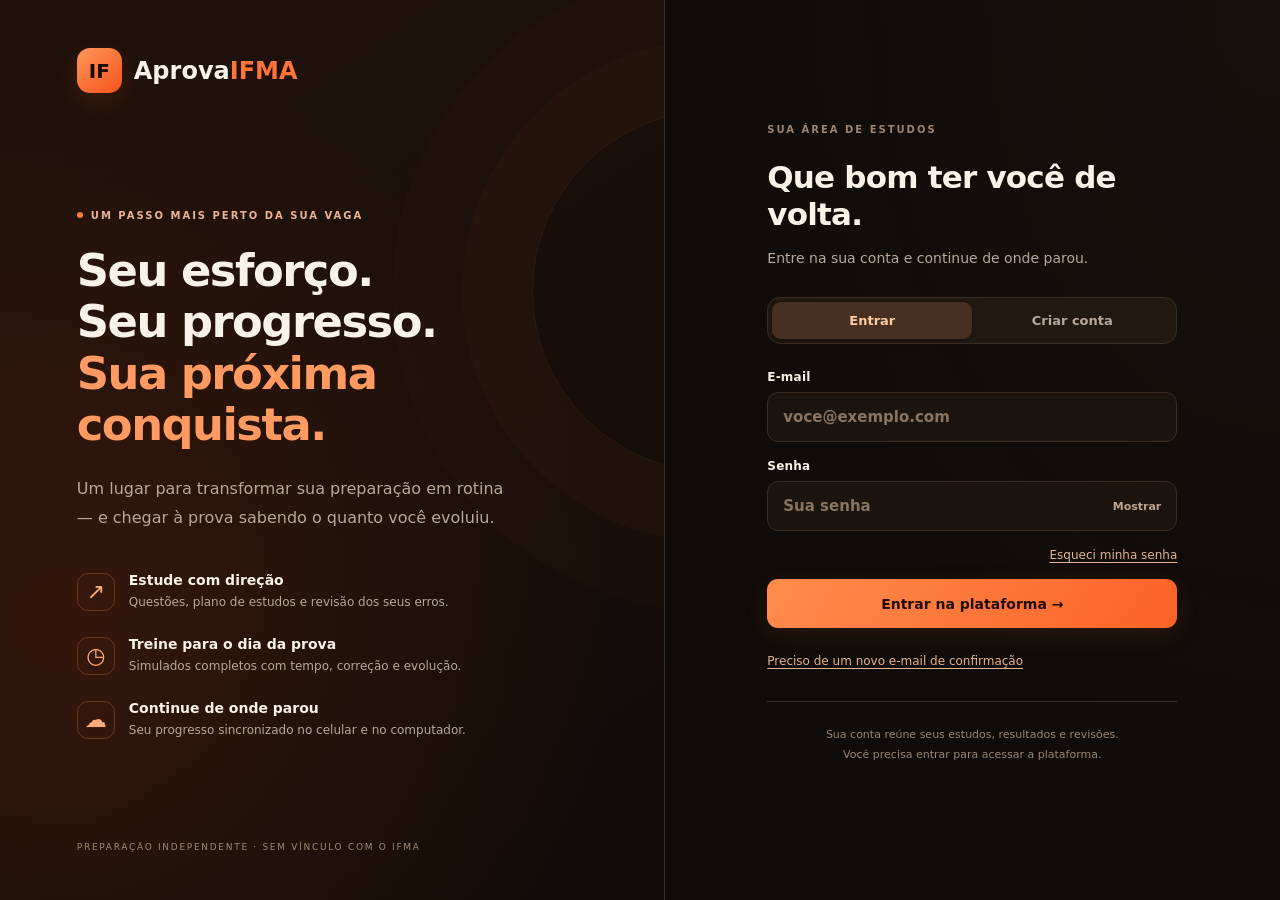
==== index.html @ 2b24b3da "feat: exige conta e adiciona nova entrada com confirmação de email" ====
<!DOCTYPE html><html lang="pt-BR" data-auth="checking"><head><meta name="referrer" content="no-referrer"><script src="auth-config.js?v=20261104-4"></script><script src="auth-session.js?v=20261104-4"></script><meta charset="utf-8"><meta name="viewport" content="width=device-width, initial-scale=1, viewport-fit=cover"><title>AprovaIFMA</title><meta name="theme-color" content="#070605"><meta name="mobile-web-app-capable" content="yes"><meta name="apple-mobile-web-app-capable" content="yes"><meta name="apple-mobile-web-app-title" content="IFMA Prep"><meta name="apple-mobile-web-app-status-bar-style" content="black-translucent"><meta name="description" content="Banco de questões e plano de estudos para a prova do IFMA"><link rel="manifest" href="manifest.webmanifest"><link rel="apple-touch-icon" href="icons/apple-touch-icon.png"><link rel="icon" type="image/svg+xml" href="data:image/svg+xml,<svg xmlns='http://www.w3.org/2000/svg' viewBox='0 0 64 64'><defs><linearGradient id='g' x1='0' y1='0' x2='1' y2='1'><stop offset='0' stop-color='%23ff7a3c'/><stop offset='1' stop-color='%23e8430f'/></linearGradient></defs><rect width='64' height='64' rx='16' fill='url(%23g)'/><text x='32' y='44' font-family='Arial,sans-serif' font-weight='900' font-size='32' text-anchor='middle' fill='white'>IF</text></svg>">
<style>
html[data-auth="checking"] #app,html[data-auth="checking"] #bn,html[data-auth="checking"] #thm,html[data-auth="checking"] #fcs{visibility:hidden}#auth-loading{position:fixed;inset:0;z-index:500;background:#100c09;color:#f9f2e9;display:grid;place-content:center;text-align:center;padding:24px;font:16px system-ui}#auth-loading strong{font-size:25px;color:#ff8b4d}#auth-loading button{padding:12px;margin:16px auto;background:#ff7438;border:0;border-radius:12px;color:#210c03;font:inherit;cursor:pointer}

:root{--bg:#070605;--pn:#0f0c0b;--p2:#181311;--br:#2b1f18;--g:#ff6a2b;--g2:#e8430f;--ok:#2ee27a;--tx:#f6ede7;--mu:#9b8a7f;--er:#ff4d4d;--r:16px;color-scheme:dark;box-sizing:border-box;padding-top:env(safe-area-inset-top,0px);padding-bottom:env(safe-area-inset-bottom,0px)}
@media (prefers-color-scheme:dark){:root:not([data-theme="light"]){color-scheme:dark}}
:root[data-theme="dark"]{color-scheme:dark}
html{scroll-padding-top:env(safe-area-inset-top,0px)}html,body{height:100%;margin:0}*,*:before,*:after{box-sizing:inherit}
body{background:var(--bg);color:var(--tx);font:15px/1.5 system-ui,-apple-system,"Segoe UI",Roboto,sans-serif}
#app{display:flex;height:100%}
.side{width:250px;flex:none;background:var(--pn);border-right:1px solid var(--br);display:flex;flex-direction:column;position:relative;transition:width .25s,transform .25s;padding:16px 12px}
.side.c{width:72px}.side.c .lb{display:none}
.tg{position:absolute;right:-14px;top:22px;width:28px;height:28px;border-radius:50%;border:0;background:var(--g);color:#1a0802;font-weight:800;cursor:pointer;z-index:5;box-shadow:0 0 14px #ff6a2b66}
.brand{display:flex;align-items:center;gap:10px;font-size:19px;padding:4px 8px 18px}.brand b{color:var(--g)}.logo{font-size:26px}
nav{display:flex;flex-direction:column;gap:6px;overflow-y:auto}
.ni{display:flex;align-items:center;gap:12px;border:0;background:none;color:var(--mu);font:inherit;padding:11px 12px;border-radius:14px;cursor:pointer;text-align:left;white-space:nowrap}
.ni:hover{background:var(--p2);color:var(--tx)}.ni.on{background:linear-gradient(135deg,var(--g),var(--g2));color:#1a0802;font-weight:700}.ic{font-size:18px;width:24px;text-align:center}
.foot{margin-top:auto;color:var(--mu);font-size:13px;padding:8px}
main{flex:1;min-width:0;overflow:auto;padding:22px 28px}
.top{display:flex;align-items:center;gap:12px;margin-bottom:16px}h1{margin:0;font-size:24px}h2,h3{margin:.4em 0}small,.mu{color:var(--mu)}
.hb{display:none}
.btn{border:1px solid var(--br);background:var(--p2);color:var(--tx);border-radius:12px;padding:9px 16px;cursor:pointer;font:inherit;transition:.15s}.btn:hover{border-color:var(--g)}
.btn.p{background:linear-gradient(135deg,var(--g),var(--g2));color:#1a0802;font-weight:700;border:0}.btn.p:hover{box-shadow:0 0 18px #ff6a2b66}
select,input{background:var(--p2);color:var(--tx);border:1px solid var(--br);border-radius:12px;padding:8px 12px;font:inherit;max-width:260px}
.fbar{display:flex;flex-wrap:wrap;gap:12px;align-items:end;margin-bottom:14px}.fbar label{display:flex;flex-direction:column;font-size:12px;color:var(--mu);gap:4px}.cnt{margin-left:auto;color:var(--g)}
.two{display:grid;grid-template-columns:330px 1fr;gap:16px;align-items:start}
.lst{max-height:calc(100vh - 210px);overflow:auto;background:var(--pn);border:1px solid var(--br);border-radius:var(--r);padding:8px}
.li{display:flex;gap:10px;padding:9px 12px;border-radius:12px;cursor:pointer}.li:hover{background:var(--p2)}.li.on{background:var(--p2);outline:1px solid var(--g)}.mk{color:var(--g);width:16px}
.dot{display:inline-block;width:8px;height:8px;border-radius:50%;background:var(--ok)}.dot.M{background:#ffc857}.dot.D{background:var(--er)}
.qc,.card2,.hero,.card{background:var(--pn);border:1px solid var(--br);border-radius:var(--r);padding:20px}
.qh{display:flex;gap:8px;flex-wrap:wrap;align-items:center}.tag{background:var(--p2);border-radius:999px;padding:3px 12px;font-size:12px}.tag.P{color:#7dd3fc}.tag.M{color:#ffc857}.tag.dF{color:var(--ok)}.tag.dD{color:var(--er)}
.ic2{margin-left:auto;background:none;border:0;color:#ffc857;font-size:22px;cursor:pointer}.tp{color:var(--g);margin:10px 0 6px;font-weight:600}
.en{white-space:pre-wrap;margin:8px 0 14px}.alt{display:flex;gap:12px;align-items:center;width:100%;text-align:left;background:var(--p2);border:1px solid var(--br);color:var(--tx);border-radius:14px;padding:11px 14px;margin:8px 0;cursor:pointer;font:inherit}
.alt b{flex:none;width:28px;height:28px;border-radius:50%;background:var(--bg);display:grid;place-items:center;color:var(--g)}.alt:hover{border-color:var(--g)}
.alt.sel{border-color:var(--g);box-shadow:0 0 0 2px #ff6a2b33}.alt.ok{background:#0f3a24;border-color:var(--ok)}.alt.bad{background:#3a1218;border-color:var(--er)}
.acts{display:flex;gap:8px;margin-top:12px;flex-wrap:wrap}.sp{flex:1}.okt{color:var(--ok)}.ert{color:var(--er)}
.pgi{max-width:100%;border-radius:12px;margin-top:12px;background:#fff}
.hero{background:linear-gradient(135deg,#3a1407,var(--pn));margin-bottom:16px}.row{display:flex;gap:10px;flex-wrap:wrap}
.cards{display:grid;grid-template-columns:repeat(auto-fit,minmax(170px,1fr));gap:12px;margin-bottom:16px}.card small{display:block}.card b{font-size:26px;color:var(--g)}
.chips{display:flex;flex-wrap:wrap;gap:8px;margin-bottom:12px}.chip{background:var(--p2);border:1px solid var(--br);color:var(--tx);border-radius:999px;padding:7px 14px;cursor:pointer;font:inherit}.chip:hover{border-color:var(--g)}.chip b{color:var(--g)}
.simh{display:flex;flex-wrap:wrap;gap:16px;align-items:center;margin-bottom:14px}.clk{font:700 30px ui-monospace,Consolas,monospace;color:var(--g)}.grid{display:flex;flex-wrap:wrap;gap:6px;flex:1}
.gq{width:36px;height:36px;border-radius:10px;border:1px solid var(--br);background:var(--p2);color:var(--tx);cursor:pointer}.gq.a{background:var(--g2);color:#1a0802}.gq.on{outline:2px solid var(--g)}
.rv{padding:8px 0;border-bottom:1px solid var(--br)}
.ringw{display:grid;place-items:center;position:relative;width:240px;height:240px;margin:16px auto}.ringw svg{position:absolute;transform:rotate(-90deg)}#tclk{font:700 38px ui-monospace,Consolas,monospace}
#ring{transition:stroke-dashoffset .3s linear;filter:drop-shadow(0 0 8px #ff6a2b)}
.bar{display:grid;grid-template-columns:minmax(120px,1fr) 2fr 50px;gap:12px;align-items:center;padding:6px 0}.trk{height:10px;background:var(--p2);border-radius:99px;overflow:hidden}.trk i{display:block;height:100%;background:linear-gradient(90deg,var(--g2),var(--g))}
@media(max-width:760px){.side{position:fixed;z-index:20;height:100%;left:0;top:0;box-shadow:0 0 40px #000}.side.c{transform:translateX(-100%);width:250px}.side.c .lb{display:inline}.hb{display:inline-flex}main{padding:14px}.two{grid-template-columns:1fr}.lst{max-height:220px}}

body{background:radial-gradient(900px 500px at 70% -10%,#2a0f06 0%,transparent 60%),var(--bg);font-family:Inter,system-ui,-apple-system,"Segoe UI",Roboto,sans-serif}
.side{background:#0b0908;border-right:1px solid var(--br)}
.brand{font-weight:800;letter-spacing:.3px}
.logo{display:grid;place-items:center;width:40px;height:40px;border-radius:12px;background:linear-gradient(135deg,var(--g),var(--g2));font-size:20px;box-shadow:0 0 18px #ff6a2b55}
.ni{border-radius:14px;font-weight:600}
.ni .ic{display:grid;place-items:center;width:32px;height:32px;border-radius:10px;background:var(--p2);font-size:16px}
.ni.on{background:linear-gradient(135deg,#ff6a2b22,#e8430f11);color:var(--tx);box-shadow:inset 0 0 0 1px #ff6a2b55}
.ni.on .ic{background:linear-gradient(135deg,var(--g),var(--g2))}
.tg{background:linear-gradient(135deg,var(--g),var(--g2));color:#fff}
.qc,.card2,.card,.lst{background:linear-gradient(180deg,#120e0c,#0d0a09);border:1px solid var(--br);border-radius:20px;box-shadow:0 10px 30px #0008}
.hero{position:relative;overflow:hidden;border-radius:22px;border:1px solid #5a2410;background:linear-gradient(120deg,#3a1407 0%,#1a0d08 55%,#0d0a09 100%);box-shadow:0 0 40px #ff6a2b22}
.hero:before{content:"";position:absolute;right:-60px;top:-60px;width:220px;height:220px;border-radius:50%;background:radial-gradient(#ff6a2b55,transparent 70%)}
.hero h1,.hero h2{font-weight:800;letter-spacing:-.3px}
h1{font-weight:800}
.card b{color:var(--g);text-shadow:0 0 18px #ff6a2b55}
.btn.p{color:#fff;border-radius:14px}
.btn,.chip,select,input{border-radius:14px}
.chip.on,.chip:hover{background:#ff6a2b1f;border-color:var(--g)}
.alt{border-radius:16px;background:#14100e}
.alt:hover{background:#1c1512}
.li.on{background:#ff6a2b14}
.trk i{background:linear-gradient(90deg,var(--g2),var(--g))}
#ring{stroke:var(--g)}
::-webkit-scrollbar{width:10px;height:10px}::-webkit-scrollbar-thumb{background:#2b1f18;border-radius:99px}

.hhd{display:flex;gap:16px;align-items:center;margin-bottom:14px}
.hlogo{flex:none;display:grid;place-items:center;width:64px;height:64px;border-radius:20px;background:linear-gradient(135deg,#ff7a3c,#e8430f);font-size:30px;box-shadow:0 0 26px #ff6a2b66}
.hgr{color:var(--g);font-size:12px;font-weight:800;letter-spacing:1px;text-transform:uppercase}
.htt{font-size:clamp(20px,4.5vw,30px);margin:4px 0;line-height:1.15}
.hn{color:var(--g);cursor:pointer;text-shadow:0 0 18px #ff6a2b77}
.hfr{margin:2px 0 0;color:var(--mu);font-weight:600;cursor:pointer}
.hfr:hover{color:var(--tx)}

.alt{position:relative}
.pen{margin-left:auto;flex:none;font-style:normal;font-size:15px;line-height:1;padding:7px 9px;border-radius:10px;color:var(--mu);opacity:.35;cursor:pointer;transition:.15s;user-select:none}
.alt:hover .pen{opacity:.8}.pen:hover{opacity:1!important;color:var(--g);background:#ff6a2b1a}
.alt.cut span{text-decoration:line-through;text-decoration-color:#ff6a2b99;text-decoration-thickness:1.5px;opacity:.38;transition:.2s}
.alt.cut b{opacity:.45}
.alt.cut .pen{opacity:.9;color:var(--g)}
@media(hover:none){.pen{opacity:.6}}

.btn.hot{background:#ff6a2b22;border-color:var(--g);color:var(--g)}
.hdm{color:var(--g)}
.card.est{display:block;width:100%;text-align:left;cursor:pointer;margin:12px 0;border-color:#5a2410;background:linear-gradient(120deg,#2a1208,#0f0c0b)}
.card.est:hover{border-color:var(--g)}.card.est b{display:inline-block;margin:0 8px 0 0}
#estp{margin-bottom:12px}#estp h3{margin:10px 0 6px}

.cmd{margin-top:12px;border:1px solid var(--br);border-radius:14px;padding:10px 14px;background:#120e0c}
.cmd summary{cursor:pointer;font-weight:700;color:var(--g)}
.cin{display:block;width:100%;box-sizing:border-box;margin-top:10px;padding:10px 12px;border-radius:12px;border:1px solid var(--br);background:var(--bg);color:var(--tx);font:inherit}
.cin:focus{outline:none;border-color:var(--g)}
.vid{margin-top:10px;position:relative;padding-top:56.25%;border-radius:14px;overflow:hidden}.vid iframe{position:absolute;inset:0;width:100%;height:100%;border:0}
.pl{margin:12px 0}.plh{display:grid;grid-template-columns:repeat(auto-fit,minmax(200px,1fr));gap:18px;margin-bottom:10px}
.pld{font-size:38px;color:var(--g);text-shadow:0 0 18px #ff6a2b66}
.mbar{height:8px;border-radius:99px;background:var(--p2);overflow:hidden;margin:8px 0}.mbar i{display:block;height:100%;background:linear-gradient(90deg,var(--g2),var(--g))}
.wk{border:1px solid var(--br);border-radius:14px;padding:10px 14px;margin:8px 0;background:#120e0c}.wk summary{cursor:pointer}.fase{color:var(--g);font-weight:700}.chip.dn{border-color:var(--g);color:var(--g)}.chip.dn::before{content:'✓ '}.chip.tx{opacity:.7;cursor:default;border-style:dashed}.wk .mu b{color:inherit}
html[data-theme=light] .dot.M{background:#b45309}
html[data-theme=light] .tag.P{color:#0369a1}
html[data-theme=light] .tag.M{color:#b45309}
html[data-theme=light] .ic2{margin-left:auto;background:none;border:0;color:#b45309;font-size:22px;cursor:pointer}

html[data-theme=dark]{color-scheme:dark}html[data-theme=light]{color-scheme:light}
html[data-theme=light]{--bg:#f7f1ec;--pn:#fff;--p2:#f1e7df;--br:#e3d3c7;--tx:#2b1d14;--mu:#7b6a5d;--ok:#16a34a;--er:#dc2626}
html[data-theme=light] body{background:radial-gradient(900px 500px at 70% -10%,#ffe3d3 0%,transparent 60%),var(--bg)}
html[data-theme=light] .side{background:#fff}
html[data-theme=light] .qc,html[data-theme=light] .card2,html[data-theme=light] .card,html[data-theme=light] .lst{background:#fff;box-shadow:0 8px 24px #7a4a2a14}
html[data-theme=light] .hero{background:linear-gradient(120deg,#ffd9c4,#fff1e8 60%,#fff);border-color:#f1b38f;box-shadow:0 0 30px #ff6a2b18}
html[data-theme=light] .alt{background:#fbf6f2}html[data-theme=light] .alt:hover{background:#f6ece5}
html[data-theme=light] .alt.ok{background:#dcf5e5}html[data-theme=light] .alt.bad{background:#fde2e2}
html[data-theme=light] .card.est{background:linear-gradient(120deg,#ffe6d8,#fff);border-color:#f1b38f}
html[data-theme=light] .cmd,html[data-theme=light] .wk{background:#fbf6f2}
html[data-theme=light] .cin{background:#fff}
html[data-theme=light] .ni .ic{background:#f1e7df}
html[data-theme=light] .pld,html[data-theme=light] .hn{text-shadow:none}
html[data-theme=light] ::-webkit-scrollbar-thumb{background:#e3d3c7}
#thm{position:fixed;top:12px;right:14px;z-index:60;width:38px;height:38px;border-radius:50%;border:1px solid var(--br);background:var(--pn);color:var(--tx);font-size:17px;cursor:pointer;opacity:.85;box-shadow:0 4px 14px #0004}#thm:hover{opacity:1;border-color:var(--g)}
.vl{margin:12px 0}.vl summary{cursor:pointer}.vl code{background:var(--p2);padding:2px 6px;border-radius:6px;font-size:12px}.vl .row{margin-top:10px;align-items:center}

.mkl{display:flex;flex-direction:column;gap:6px;margin:10px 0}.mk{text-align:left;padding:9px 12px;border-radius:12px;border:1px solid var(--br);background:var(--p2);color:var(--tx);cursor:pointer;font:inherit}.mk b{color:var(--g);margin-right:10px}.mk.on,.mk:hover{border-color:var(--g)}
.vem{padding:28px;text-align:center;color:var(--mu);line-height:1.6}.steps{margin:8px 0 12px;padding-left:20px;color:var(--mu);line-height:1.7}.vp{margin:12px 0}
.lr{display:flex;gap:10px;align-items:center;margin:6px 0}.lr b{width:42px;color:var(--g)}.lr .cin{margin-top:0}

.chk{display:inline-flex;align-items:center;gap:6px;padding:0 6px;color:var(--mu);font-weight:600;cursor:pointer;user-select:none}.chk input{accent-color:var(--g);width:16px;height:16px}
.rlg{display:grid;grid-template-columns:repeat(auto-fit,minmax(130px,1fr));gap:10px;margin:12px 0}.rlg>div{background:var(--p2);border-radius:14px;padding:12px}.rlg small{display:block;color:var(--mu)}.rlg b{display:block;font-size:24px;color:var(--g)}
.bk{margin:12px 0}.bk.warn{border-color:var(--g)}.bk .row{align-items:center;margin-top:8px}
#fcs{position:fixed;top:12px;right:60px;z-index:60;width:38px;height:38px;border-radius:50%;border:1px solid var(--br);background:var(--pn);color:var(--tx);font-size:16px;cursor:pointer;opacity:.85;box-shadow:0 4px 14px #0004}#fcs:hover{opacity:1;border-color:var(--g)}
html[data-foco=on] .side{display:none}html[data-foco=on] #bd{max-width:860px;margin:0 auto}html[data-foco=on] main{padding-top:58px}
html[data-foco=on] .hero,html[data-foco=on] #plw,html[data-foco=on] #estw,html[data-foco=on] #rlw,html[data-foco=on] #bkw,html[data-foco=on] #cdw,html[data-foco=on] #lmw{display:none}

/* ===== Ajustes mobile / PWA ===== */
html{-webkit-text-size-adjust:100%;text-size-adjust:100%}
button,.chip,.alt,.li,select,summary{touch-action:manipulation;-webkit-tap-highlight-color:transparent}
body{overscroll-behavior-y:none}
#app{height:100vh;height:100dvh}
.pgi{cursor:zoom-in}
#bn,#bdp{display:none}
#lbx{position:fixed;inset:0;z-index:100;background:#000e;display:none;flex-direction:column}
#lbx.on{display:flex}
#lbx .bar2{display:flex;justify-content:space-between;align-items:center;gap:8px;padding:10px 12px;padding-top:calc(10px + env(safe-area-inset-top,0px));color:#fff}
#lbx .bar2 button{min-width:44px;min-height:44px;border-radius:12px;border:1px solid #fff4;background:#ffffff1a;color:#fff;font-size:18px;cursor:pointer}
#lbx .sc{flex:1;overflow:auto;-webkit-overflow-scrolling:touch;text-align:center;touch-action:pan-x pan-y pinch-zoom}
#lbx img{display:block;margin:0 auto;background:#fff;border-radius:6px;width:100%;max-width:900px;cursor:zoom-in;transition:width .15s}
#lbx.z img{width:220%;max-width:none;cursor:zoom-out}
@media(max-width:760px){
 :root{padding-top:0;padding-bottom:0}
 body{font-size:16px}
 select,input,textarea{font-size:16px!important;max-width:none}
 select,input:not([type=checkbox]){min-height:44px}
 .btn,.chip{min-height:44px}
 main{padding:12px 12px calc(84px + env(safe-area-inset-bottom,0px));padding-top:calc(12px + env(safe-area-inset-top,0px));-webkit-overflow-scrolling:touch}
 h1{font-size:21px}
 #thm,#fcs{top:calc(8px + env(safe-area-inset-top,0px));width:44px;height:44px}
 #thm{right:10px}#fcs{right:60px}
 .tg{display:none}
 .li .mk{padding:0;border:0;background:none;width:18px;min-height:0;text-align:center;flex:none}
 #thm,#fcs{position:absolute}
 .top{position:sticky;top:calc(-12px - env(safe-area-inset-top,0px));z-index:9;background:var(--bg);margin:-12px -12px 12px;padding:calc(12px + env(safe-area-inset-top,0px)) 108px 8px 12px;border-bottom:1px solid var(--br)}
 .simh{top:44px}
 .simh .grid{order:3;flex:1 1 100%;flex-wrap:nowrap;overflow-x:auto;padding-bottom:4px}.gq{flex:none}
 .side{width:min(82vw,300px)!important;padding-top:calc(16px + env(safe-area-inset-top,0px))}
 .side.c{transform:translateX(-105%)}
 .ni{min-height:48px}
 #bdp{position:fixed;inset:0;z-index:15;background:#000a;opacity:0;pointer-events:none;transition:opacity .25s;display:block}
 .side:not(.c)+#bdp{opacity:1;pointer-events:auto}
 #bn{flex-direction:row;gap:0;overflow:visible;position:fixed;left:0;right:0;bottom:0;z-index:12;display:flex;background:var(--pn);border-top:1px solid var(--br);padding:6px 6px calc(6px + env(safe-area-inset-bottom,0px));box-shadow:0 -6px 24px #0006}
 #bn button{flex:1;display:flex;flex-direction:column;align-items:center;justify-content:center;gap:2px;border:0;background:none;color:var(--mu);font:inherit;font-size:11px;font-weight:600;min-height:52px;border-radius:12px;cursor:pointer;padding:4px 0}
 #bn button span{font-size:20px;line-height:1}
 #bn button.on{color:var(--g);background:#ff6a2b1a}
 html[data-foco=on] #bn{display:none}
 .fbar{display:grid;grid-template-columns:1fr 1fr;gap:10px}
 .fbar label{min-width:0}.fbar select,.fbar input{width:100%}
 .fbar .cnt{grid-column:1/-1;margin:0}
 .two{gap:12px}
 .lst{max-height:34vh;border-radius:16px}
 .li{padding:12px}
 .qc,.card2,.hero,.card{padding:14px;border-radius:16px}
 .qh{gap:6px}.ic2{font-size:28px;min-width:44px;min-height:44px}
 .en{font-size:16px;line-height:1.55}
 .alt{min-height:52px;padding:10px 12px;gap:10px}
 .pen{padding:12px 14px;font-size:17px;opacity:.6}
 .acts{display:grid;grid-template-columns:1fr 1fr;gap:8px}
 .acts .sp{display:none}
 .acts #go{grid-column:1/-1;min-height:50px;font-size:17px}
 .acts .chk{grid-column:1/-1;min-height:44px;padding:0 4px}
 .acts .chk input{width:22px;height:22px}
 .acts #pv,.acts #nx{min-height:50px;font-size:18px}
 .acts #rv{grid-column:1/-1}
 .cards{grid-template-columns:1fr 1fr;gap:10px}.card b{font-size:22px}
 .hhd{gap:12px}.hlogo{width:48px;height:48px;border-radius:16px;font-size:24px}
 .row{gap:8px}.hero .row .btn{flex:1 1 calc(50% - 8px)}
 .plh{grid-template-columns:1fr}
 .wk,.cmd{padding:10px 12px}.wk summary,.cmd summary,.vl summary{min-height:36px;display:flex;align-items:center;flex-wrap:wrap;gap:4px}
 .simh{position:sticky;top:-12px;z-index:10;background:var(--bg);padding:8px 0;margin:0 0 10px;border-bottom:1px solid var(--br);gap:10px}
 .clk{font-size:26px}
 .gq{width:44px;height:44px;font-size:15px}
 .bar{grid-template-columns:1fr 1fr 44px;gap:8px}.bar>span{grid-column:1/-1}.bar .trk{grid-column:1/3}
 .ringw{width:min(240px,72vw);height:min(240px,72vw)}.ringw svg{width:100%;height:100%}
 .lr{flex-wrap:wrap}.lr .cin{flex:1 1 200px}
 .mk{padding:12px}
 .vid{border-radius:12px}
 .pgi{border-radius:10px}
}
@media(max-width:380px){.cards{grid-template-columns:1fr}.fbar{grid-template-columns:1fr}}
@media(prefers-reduced-motion:reduce){*{transition:none!important;animation:none!important}}
/* ===== login / sincronização ===== */
#cld .lb{font-size:13px}
#cld.ok .ic{filter:none}#cld.off .ic{opacity:.5}
.sbk{position:fixed;inset:0;background:#000a;display:none;align-items:center;justify-content:center;z-index:300;padding:16px}
.sbk.on{display:flex}
.sbx{background:var(--pn);border:1px solid var(--br);border-radius:var(--r);padding:22px;width:min(380px,100%);box-shadow:0 20px 60px #000a}
.sbx h3{margin:0 0 4px;font-size:20px}.sbx p{margin:0 0 14px}
.sbx input{display:block;width:100%;max-width:none;margin:8px 0}
.sbx .row{margin-top:12px}.sbx .row .btn{flex:1}
.sbm{min-height:20px;margin-top:10px;font-size:13px;color:var(--mu)}.sbm.er{color:var(--er)}.sbm.ok{color:var(--ok)}
/* ===== rosca, hoje, caderno, lembrete ===== */
.dgrid{display:grid;grid-template-columns:repeat(auto-fit,minmax(290px,1fr));gap:12px;margin-bottom:16px}
.dgc{display:flex;gap:16px;align-items:center}.dgh{margin-bottom:10px}
.rng{flex:none;width:132px;height:132px}.rng text{fill:var(--tx);font-family:inherit}.rng text.sm{fill:var(--mu);font-size:11px;font-weight:400}
.dgl{display:flex;flex-direction:column;gap:6px;font-size:14px;min-width:0}.dgl i{display:inline-block;width:10px;height:10px;border-radius:50%;margin-right:6px}
.dgs{font-size:15px}.dgs b{font-size:26px;color:var(--g)}.dgm{font-size:12px}.dgl .btn{align-self:flex-start;padding:6px 12px;font-size:13px}
.dgt{display:flex;gap:6px;margin-bottom:10px;flex-wrap:wrap}.dgt button{background:var(--p2);border:1px solid var(--br);color:var(--tx);border-radius:999px;padding:4px 12px;font:inherit;font-size:13px;cursor:pointer}.dgt button.on{background:var(--g);border-color:var(--g);color:#1a0802;font-weight:700}
.cad{margin-bottom:16px}.cdh{display:flex;gap:8px;align-items:baseline;flex-wrap:wrap;margin-bottom:10px}
.cdn{display:flex;gap:14px;align-items:center;margin-bottom:12px}.cdb{font-size:38px;font-weight:800;color:var(--g);line-height:1}.cdok{margin:0}
@media(max-width:480px){.dgc{gap:12px}.rng{width:112px;height:112px}}
/* ===== estados das questões ===== */
.tag.sx{font-weight:700}
.s-acertou,.s-dominio{background:color-mix(in srgb,var(--ok) 22%,transparent);color:var(--ok)}
.s-errou{background:color-mix(in srgb,var(--er) 22%,transparent);color:var(--er)}
.s-estudando,.s-aprendida{background:color-mix(in srgb,var(--g) 22%,transparent);color:var(--g)}
.s-sg{background:var(--p2);color:var(--mu)}
.lrn{margin-top:10px;padding:12px;border:1px solid var(--br);border-radius:var(--r);background:var(--p2)}.lrn .row{margin-top:8px}
.hin{display:block;margin-top:8px;font-size:12px;line-height:1.4}
.sbl{background:none;border:0;color:var(--mu);font:inherit;font-size:13px;cursor:pointer;margin-top:10px;padding:4px;text-decoration:underline}

/* ===== motivação ===== */
.mq{font-size:21px;line-height:1.4;font-weight:700;margin:6px 0 14px}.mq small{display:block;font-size:13px;font-weight:400;margin-top:6px}
.mt{width:100%;min-height:92px;resize:vertical;background:var(--p2);color:var(--tx);border:1px solid var(--br);border-radius:12px;padding:10px 12px;font:inherit}.mt:focus{outline:0;border-color:var(--g)}
.mg{display:grid;grid-template-columns:repeat(auto-fill,minmax(130px,1fr));gap:10px}
.mb{background:var(--p2);border:1px solid var(--br);border-radius:14px;padding:12px 8px;text-align:center;opacity:.45;filter:grayscale(1)}.mb.on{opacity:1;filter:none;border-color:var(--g)}.mb span{display:block;font-size:28px}.mb b{display:block;font-size:13px}.mb small{font-size:11px}
.mx{margin-bottom:16px}.mx h3{margin-top:0}
.mh{margin-top:12px;padding:14px;border-radius:14px;background:var(--p2);border:1px solid var(--g);line-height:1.5}
.mok{color:var(--ok);font-size:12px;margin-left:8px}

.cfw{position:fixed;inset:0;pointer-events:none;overflow:hidden;z-index:9999}
.cfw i{position:absolute;top:-20px;border-radius:2px;animation:cfl linear forwards}
@keyframes cfl{to{transform:translate(var(--dx),110vh) rotate(var(--rot));opacity:.9}}
.cfm{position:fixed;left:50%;top:calc(18px + env(safe-area-inset-top,0px));transform:translateX(-50%);z-index:10000;background:linear-gradient(135deg,var(--g),var(--g2));color:#1a0802;font-weight:800;padding:12px 20px;border-radius:999px;box-shadow:0 8px 30px #000a;max-width:90vw;text-align:center;animation:cfi .35s ease-out}
@keyframes cfi{from{transform:translate(-50%,-30px);opacity:0}}
.mem{display:flex;gap:8px;flex-wrap:wrap}.mebt{flex:1;min-width:58px;background:var(--p2);border:1px solid var(--br);color:var(--tx);border-radius:14px;padding:10px 4px;cursor:pointer;font:inherit}.mebt span{display:block;font-size:26px}.mebt small{font-size:11px;color:var(--mu)}.mebt:hover{border-color:var(--g)}.mebt.on{border-color:var(--g);box-shadow:0 0 0 2px #ff6a2b33}
.mch{display:grid;grid-template-columns:repeat(14,1fr);gap:4px;margin:14px 0 6px}.mcb{height:56px;background:var(--p2);border-radius:6px;display:flex;align-items:flex-end;overflow:hidden}.mcb i{display:block;width:100%;border-radius:6px 6px 0 0}.mcd{display:block;width:6px;height:6px;border-radius:50%;margin:5px auto 0}.mcd.on{background:var(--g)}
.mrfb{border-color:var(--g)}.card2.mrfb{margin-bottom:16px}
.mpl{display:grid;gap:6px;margin:10px 0}.mpl>div{display:flex;gap:10px;padding:8px 12px;border-radius:12px;background:var(--p2);border:1px solid var(--br);font-size:14px}.mpl>div.on{border-color:var(--g);background:color-mix(in srgb,var(--g) 14%,var(--p2))}.mpl b{flex:none;width:104px}.mpl span{color:var(--mu)}.mpl .on span{color:var(--tx)}
.mck{display:flex;gap:10px;align-items:flex-start;padding:7px 2px;cursor:pointer}.mck input{margin-top:4px;accent-color:var(--g);flex:none}.mck.on span{color:var(--mu);text-decoration:line-through}
.hmw2{display:flex;gap:6px;overflow-x:auto;padding-bottom:6px}.hmd{display:grid;grid-template-rows:repeat(7,18px);gap:3px;font-size:10px;color:var(--mu);line-height:18px}.hmg{display:grid;grid-auto-flow:column;grid-template-rows:repeat(7,18px);grid-auto-columns:18px;gap:3px}
.hmc{display:block;border-radius:4px;background:var(--p2)}.hmc.hm1{background:color-mix(in srgb,var(--g) 30%,var(--p2))}.hmc.hm2{background:color-mix(in srgb,var(--g) 55%,var(--p2))}.hmc.hm3{background:color-mix(in srgb,var(--g) 80%,var(--p2))}.hmc.hm4{background:var(--g)}.hmc.hmx{background:transparent}
.hml{display:flex;gap:4px;align-items:center;font-size:11px;color:var(--mu);margin-top:8px}.hml .hmc{width:14px;height:14px}
.mrb{height:10px;border-radius:99px;background:var(--p2);overflow:hidden;margin:8px 0 12px}.mrb i{display:block;height:100%;background:linear-gradient(90deg,var(--g),var(--ok))}
.mel{display:grid;gap:6px;margin:10px 0}.mel>div{display:flex;gap:8px;align-items:center;padding:8px 12px;background:var(--p2);border-radius:12px;font-size:14px}.mel small{margin-left:auto;white-space:nowrap}
@media(prefers-reduced-motion:reduce){.cfm{animation:none}}

.rsw canvas{display:block;width:100%;max-width:340px;height:auto;aspect-ratio:9/16;margin:0 auto 12px;border-radius:18px;border:1px solid var(--br);background:#070605}
.rsw+.row{justify-content:center}
.tur{margin-bottom:16px}.tur input{max-width:none;flex:1;min-width:140px}.tur label{display:block;margin-bottom:10px}
.trh{display:flex;gap:10px;align-items:flex-start;justify-content:space-between}.trh h3{margin-top:0}
.trc{margin:8px 0 10px;color:var(--mu)}.trc b{color:var(--g);letter-spacing:2px;font-size:17px}
.trm{display:flex;gap:12px;align-items:center;padding:10px 12px;border-radius:14px;background:var(--p2);border:1px solid var(--br);margin-top:8px}.trm.me{border-color:var(--g)}
.trr{width:30px;text-align:center;font-size:20px;flex:none}.trb{flex:1;min-width:0}.trn{display:flex;flex-wrap:wrap;gap:4px;align-items:center}
.trbar{height:8px;border-radius:99px;background:var(--bg);overflow:hidden;margin:6px 0}.trbar i{display:block;height:100%;background:linear-gradient(90deg,var(--g),var(--g2))}
.trv{font-size:22px;color:var(--g);flex:none}

.trlv{color:var(--ok);font-size:12px;font-weight:700;white-space:nowrap}
.tra{display:flex;gap:8px;margin-top:8px;flex-wrap:wrap}.tra .btn{padding:6px 12px;font-size:13px}
.trp{display:flex;flex-wrap:wrap;gap:6px;margin-top:8px}.trp[hidden]{display:none}
.trx{padding:6px 2px;border-bottom:1px dashed var(--br);font-size:14px}.trx:last-child{border-bottom:0}
.trg{margin-top:10px;background:var(--p2);border:1px solid var(--br);border-radius:14px;padding:10px 12px}.trg summary{cursor:pointer;font-weight:700}

.nvb{position:fixed;z-index:250;left:50%;transform:translateX(-50%);bottom:20px;width:min(460px,calc(100vw - 24px));background:var(--pn);border:1px solid var(--g);border-radius:18px;padding:14px 16px;box-shadow:0 12px 40px #000b;animation:nvu .4s ease-out}
.nvb .nvt{line-height:1.45;margin-bottom:10px}.nvb .row{margin:0}
@keyframes nvu{from{transform:translate(-50%,30px);opacity:0}}
@media(max-width:759px){.nvb{bottom:calc(76px + env(safe-area-inset-bottom,0px))}}
@media(prefers-reduced-motion:reduce){.nvb{animation:none}}
.nvx{max-width:480px;width:100%}.nvs{max-height:60vh;overflow:auto;margin:6px 0 12px;padding-right:4px}
.nvr h4{margin:6px 0 10px;font-size:15px}.nvi{display:flex;gap:12px;padding:8px 0;border-bottom:1px dashed var(--br);font-size:14px;line-height:1.4}.nvi:last-child{border-bottom:0}.nvi>span{font-size:22px;flex:none;width:28px;text-align:center}
</style><script>addEventListener('DOMContentLoaded',()=>{const r=document.documentElement,b=document.createElement('button'),set=on=>{r.dataset.foco=on?'on':'off';b.textContent=on?'✖':'🎯';b.title=on?'Sair do modo foco (Esc)':'Modo foco: esconde o menu e distrações'};b.id='fcs';b.onclick=()=>set(r.dataset.foco!=='on');addEventListener('keydown',e=>{if(e.key==='Escape'&&r.dataset.foco==='on')set(false)});document.body.appendChild(b);set(false)})</script>
<script>try{document.documentElement.dataset.theme=localStorage.getItem('ifma_tema')||'dark'}catch(e){document.documentElement.dataset.theme='dark'}
addEventListener('DOMContentLoaded',()=>{const b=document.createElement('button'),r=document.documentElement,set=t=>{r.dataset.theme=t;b.textContent=t==='light'?'🌙':'☀️';b.title=t==='light'?'Mudar para tema escuro':'Mudar para tema claro';try{localStorage.setItem('ifma_tema',t)}catch(e){}};b.id='thm';b.onclick=()=>set(r.dataset.theme==='light'?'dark':'light');document.body.appendChild(b);set(r.dataset.theme)})</script>
</head><body><div id="auth-loading" role="status"><strong>AprovaIFMA</strong><p id="auth-loading-status">Preparando sua entrada…</p><button id="auth-loading-retry" hidden>Tentar novamente</button></div><noscript>Ative o JavaScript para entrar na plataforma.</noscript>
<div id="app"><aside class="side" id="sd"><button class="tg" id="tg" title="Ocultar/mostrar menu">‹</button><div class="brand"><span class="logo">🎓</span><span class="lb">IFMA <b>Prep</b></span></div><nav id="nv"></nav><div class="foot lb" id="ft"></div></aside><div id="bdp"></div><main id="main"></main></div><nav id="bn" aria-label="Navegação principal"></nav><div id="lbx" role="dialog" aria-label="Página da prova"><div class="bar2"><button id="lbz" title="Aproximar/afastar">🔍</button><button id="lbc" title="Fechar">✕</button></div><div class="sc"><img id="lbi" alt=""></div></div>
<link rel="stylesheet" href="simulados.css?v=20261104-4">
<script src="auth-gate.js?v=20261104-4"></script></body></html>
---- simulados.css ----
.sx-timer{position:sticky;top:0;z-index:8;background:var(--pn);border:1px solid var(--g);border-radius:16px;padding:12px 18px;display:flex;align-items:center;justify-content:space-between;flex-wrap:wrap;gap:10px;margin-bottom:16px;box-shadow:0 8px 24px #0004}.sx-layout{display:grid;grid-template-columns:minmax(0,1.7fr) minmax(290px,1fr);gap:16px;align-items:start}.sx-page-nav{display:flex;align-items:center;justify-content:space-between;flex-wrap:wrap;gap:8px}.sx-page-nav select{max-width:220px}.sx-question{padding:14px 0;border-bottom:1px solid var(--br)}.sx-choices{display:flex;flex-wrap:wrap;gap:6px;margin:10px 0}.sx-choices .btn{min-width:44px;min-height:44px}.sx-choices .sel{border-color:var(--g);background:var(--g2);color:white;box-shadow:0 0 0 2px #ff6a2b33}.sx-question .chk{font-size:13px}.sx-layout .pgi{width:100%;height:auto}.sx-timer .clk{font-variant-numeric:tabular-nums}@media(max-width:1000px){.sx-layout{grid-template-columns:1fr}.sx-timer .clk{font-size:25px}}button:disabled{opacity:.45;cursor:default}

.sx-section{margin-top:16px}.sx-table-wrap{overflow-x:auto}.sx-table{width:100%;border-collapse:collapse;min-width:650px}.sx-table th,.sx-table td{text-align:left;padding:12px;border-bottom:1px solid var(--br)}.sx-table th{color:var(--mu);font-size:13px}.sx-table td{font-variant-numeric:tabular-nums}.sx-question:has([data-time-focus].hot){border-left:3px solid var(--g);padding-left:10px}

.sx-layout button{scroll-margin-block:110px}@media(max-width:760px){main{scroll-padding-bottom:calc(110px + env(safe-area-inset-bottom,0px))}.sx-layout>section:last-child{padding-bottom:50px}}
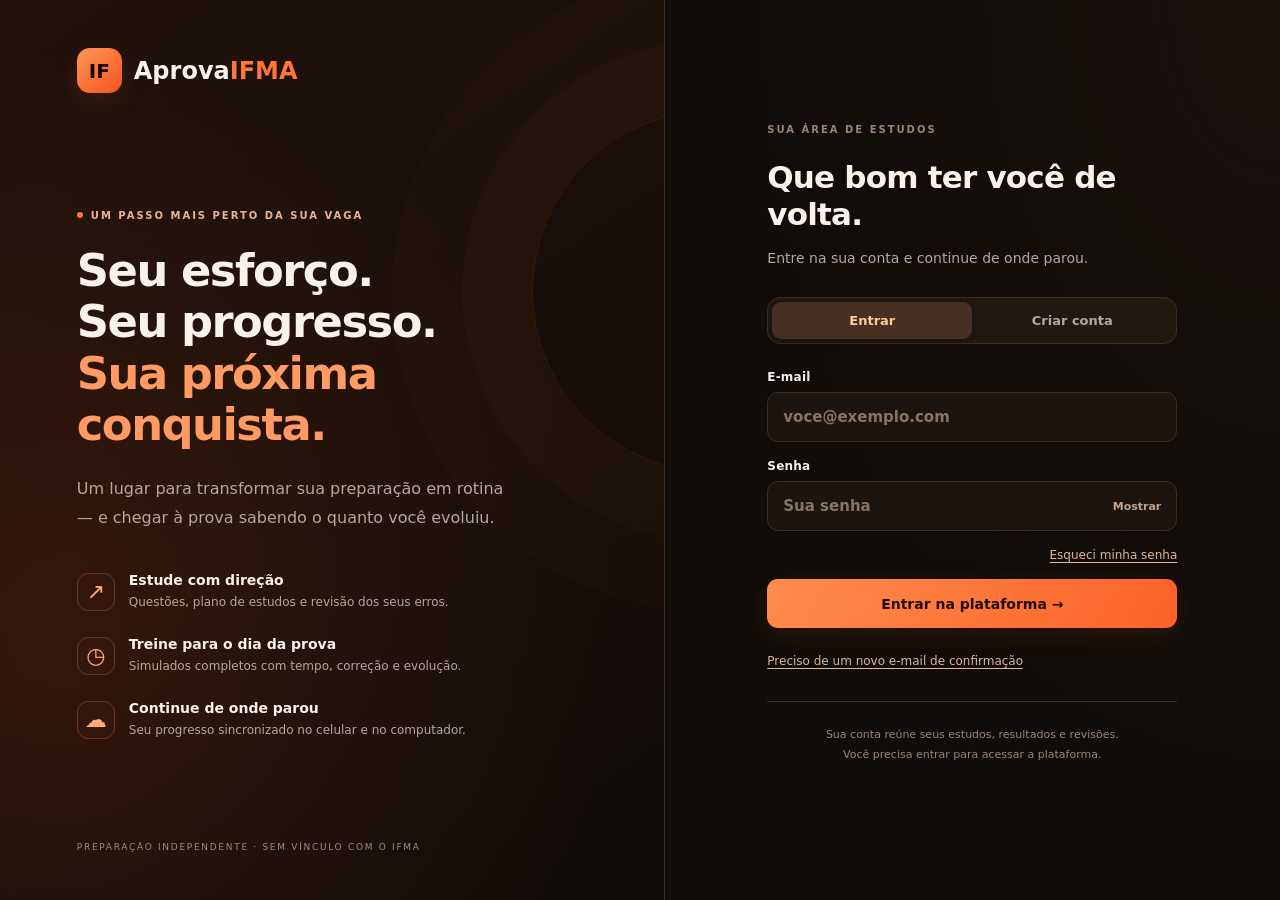
==== commit cd4dedd9: "feat: adiciona Simulado 2 e simplifica a plataforma Integra o Simulado 2 com modos impresso e digita" ====
--- a/index.html
+++ b/index.html
@@ -26,9 +26,8 @@
 .two{display:grid;grid-template-columns:330px 1fr;gap:16px;align-items:start}
 .lst{max-height:calc(100vh - 210px);overflow:auto;background:var(--pn);border:1px solid var(--br);border-radius:var(--r);padding:8px}
 .li{display:flex;gap:10px;padding:9px 12px;border-radius:12px;cursor:pointer}.li:hover{background:var(--p2)}.li.on{background:var(--p2);outline:1px solid var(--g)}.mk{color:var(--g);width:16px}
-.dot{display:inline-block;width:8px;height:8px;border-radius:50%;background:var(--ok)}.dot.M{background:#ffc857}.dot.D{background:var(--er)}
 .qc,.card2,.hero,.card{background:var(--pn);border:1px solid var(--br);border-radius:var(--r);padding:20px}
-.qh{display:flex;gap:8px;flex-wrap:wrap;align-items:center}.tag{background:var(--p2);border-radius:999px;padding:3px 12px;font-size:12px}.tag.P{color:#7dd3fc}.tag.M{color:#ffc857}.tag.dF{color:var(--ok)}.tag.dD{color:var(--er)}
+.qh{display:flex;gap:8px;flex-wrap:wrap;align-items:center}.tag{background:var(--p2);border-radius:999px;padding:3px 12px;font-size:12px}.tag.P{color:#7dd3fc}.tag.M{color:#ffc857}
 .ic2{margin-left:auto;background:none;border:0;color:#ffc857;font-size:22px;cursor:pointer}.tp{color:var(--g);margin:10px 0 6px;font-weight:600}
 .en{white-space:pre-wrap;margin:8px 0 14px}.alt{display:flex;gap:12px;align-items:center;width:100%;text-align:left;background:var(--p2);border:1px solid var(--br);color:var(--tx);border-radius:14px;padding:11px 14px;margin:8px 0;cursor:pointer;font:inherit}
 .alt b{flex:none;width:28px;height:28px;border-radius:50%;background:var(--bg);display:grid;place-items:center;color:var(--g)}.alt:hover{border-color:var(--g)}
@@ -102,7 +101,6 @@
 .pld{font-size:38px;color:var(--g);text-shadow:0 0 18px #ff6a2b66}
 .mbar{height:8px;border-radius:99px;background:var(--p2);overflow:hidden;margin:8px 0}.mbar i{display:block;height:100%;background:linear-gradient(90deg,var(--g2),var(--g))}
 .wk{border:1px solid var(--br);border-radius:14px;padding:10px 14px;margin:8px 0;background:#120e0c}.wk summary{cursor:pointer}.fase{color:var(--g);font-weight:700}.chip.dn{border-color:var(--g);color:var(--g)}.chip.dn::before{content:'✓ '}.chip.tx{opacity:.7;cursor:default;border-style:dashed}.wk .mu b{color:inherit}
-html[data-theme=light] .dot.M{background:#b45309}
 html[data-theme=light] .tag.P{color:#0369a1}
 html[data-theme=light] .tag.M{color:#b45309}
 html[data-theme=light] .ic2{margin-left:auto;background:none;border:0;color:#b45309;font-size:22px;cursor:pointer}
@@ -130,10 +128,10 @@
 
 .chk{display:inline-flex;align-items:center;gap:6px;padding:0 6px;color:var(--mu);font-weight:600;cursor:pointer;user-select:none}.chk input{accent-color:var(--g);width:16px;height:16px}
 .rlg{display:grid;grid-template-columns:repeat(auto-fit,minmax(130px,1fr));gap:10px;margin:12px 0}.rlg>div{background:var(--p2);border-radius:14px;padding:12px}.rlg small{display:block;color:var(--mu)}.rlg b{display:block;font-size:24px;color:var(--g)}
-.bk{margin:12px 0}.bk.warn{border-color:var(--g)}.bk .row{align-items:center;margin-top:8px}
+.bk{margin:12px 0}.bk .row{align-items:center;margin-top:8px}
 #fcs{position:fixed;top:12px;right:60px;z-index:60;width:38px;height:38px;border-radius:50%;border:1px solid var(--br);background:var(--pn);color:var(--tx);font-size:16px;cursor:pointer;opacity:.85;box-shadow:0 4px 14px #0004}#fcs:hover{opacity:1;border-color:var(--g)}
 html[data-foco=on] .side{display:none}html[data-foco=on] #bd{max-width:860px;margin:0 auto}html[data-foco=on] main{padding-top:58px}
-html[data-foco=on] .hero,html[data-foco=on] #plw,html[data-foco=on] #estw,html[data-foco=on] #rlw,html[data-foco=on] #bkw,html[data-foco=on] #cdw,html[data-foco=on] #lmw{display:none}
+html[data-foco=on] .hero,html[data-foco=on] #plw,html[data-foco=on] #estw,html[data-foco=on] #rlw,html[data-foco=on] #cdw,html[data-foco=on] #lmw{display:none}
 
 /* ===== Ajustes mobile / PWA ===== */
 html{-webkit-text-size-adjust:100%;text-size-adjust:100%}
@@ -294,5 +292,5 @@
 addEventListener('DOMContentLoaded',()=>{const b=document.createElement('button'),r=document.documentElement,set=t=>{r.dataset.theme=t;b.textContent=t==='light'?'🌙':'☀️';b.title=t==='light'?'Mudar para tema escuro':'Mudar para tema claro';try{localStorage.setItem('ifma_tema',t)}catch(e){}};b.id='thm';b.onclick=()=>set(r.dataset.theme==='light'?'dark':'light');document.body.appendChild(b);set(r.dataset.theme)})</script>
 </head><body><div id="auth-loading" role="status"><strong>AprovaIFMA</strong><p id="auth-loading-status">Preparando sua entrada…</p><button id="auth-loading-retry" hidden>Tentar novamente</button></div><noscript>Ative o JavaScript para entrar na plataforma.</noscript>
 <div id="app"><aside class="side" id="sd"><button class="tg" id="tg" title="Ocultar/mostrar menu">‹</button><div class="brand"><span class="logo">🎓</span><span class="lb">IFMA <b>Prep</b></span></div><nav id="nv"></nav><div class="foot lb" id="ft"></div></aside><div id="bdp"></div><main id="main"></main></div><nav id="bn" aria-label="Navegação principal"></nav><div id="lbx" role="dialog" aria-label="Página da prova"><div class="bar2"><button id="lbz" title="Aproximar/afastar">🔍</button><button id="lbc" title="Fechar">✕</button></div><div class="sc"><img id="lbi" alt=""></div></div>
-<link rel="stylesheet" href="simulados.css?v=20261104-4">
-<script src="auth-gate.js?v=20261104-4"></script></body></html>+<link rel="stylesheet" href="simulados.css?v=20261104-4"><link rel="stylesheet" href="admin.css?v=20261107-1"><link rel="stylesheet" href="dia-prova.css?v=20261110-1">
+<script src="auth-gate.js?v=20261115-4"></script></body></html>
--- a/admin.css
+++ b/admin.css
@@ -0,0 +1 @@
+.admin-heading{display:flex;align-items:start;justify-content:space-between;gap:16px;flex-wrap:wrap}.admin-heading p{margin:4px 0 16px}.admin-table-wrap{overflow-x:auto}.admin-table{border-collapse:collapse;width:100%;min-width:790px;font-size:14px}.admin-table th,.admin-table td{text-align:left;border-bottom:1px solid var(--br);padding:15px 12px;vertical-align:top;overflow-wrap:anywhere}.admin-table th{color:var(--mu);font-size:12px;letter-spacing:.3px}.admin-table td:nth-child(2){max-width:300px}.admin-table td:nth-child(n+4){font-size:12px;color:var(--mu);min-width:140px}.admin-filters{margin-top:8px}.admin-filters input{width:300px;max-width:100%}.admin-pages{display:flex;align-items:center;justify-content:space-between;margin-top:18px}.admin-note{font-size:12px;line-height:1.6;margin:20px 0 0}.admin-sr{position:absolute;width:1px;height:1px;padding:0;margin:-1px;overflow:hidden;clip:rect(0,0,0,0);white-space:nowrap;border:0}@media(max-width:760px){.admin-pages{display:flex}.admin-filters input{width:100%;min-width:0}.admin-filters button{grid-column:1/-1}.admin-accounts{min-width:0}}
--- a/dia-prova.css
+++ b/dia-prova.css
@@ -0,0 +1 @@
+.ed-section{margin:16px 0}.ed-important{border:1px solid var(--g);background:var(--pn);padding:15px 18px;border-radius:15px;line-height:1.7}.ed-heading{display:flex;align-items:start;justify-content:space-between;gap:15px;flex-wrap:wrap}.ed-form{display:grid;grid-template-columns:repeat(3,minmax(0,1fr));gap:14px;align-items:end;margin:18px 0}.ed-form label{display:grid;gap:7px;color:var(--mu);font-size:12px}.ed-form input,.ed-form select{max-width:none;width:100%;min-height:44px}.ed-form .btn{min-height:44px}.ed-sleep-box{border:1px solid var(--br);border-radius:15px;padding:16px;margin:18px 0;background:var(--p2)}.ed-timeline{list-style:none;padding:0;margin:22px 0}.ed-timeline li{display:grid;grid-template-columns:75px 1fr;gap:20px;padding:0 0 22px}.ed-timeline time{font:700 22px ui-monospace,monospace;color:var(--g);padding-top:5px}.ed-timeline li>div{border-left:2px solid var(--br);padding-left:20px}.ed-timeline h4{margin:9px 0 5px}.ed-timeline p{margin:0;color:var(--mu);line-height:1.65}.ed-content{display:grid;grid-template-columns:1fr 1fr;gap:16px}.ed-content li,.ed-section li{margin:9px 0;line-height:1.7}.ed-content ul,.ed-section ol{padding-left:22px}.ed-section .ed-timeline{padding-left:0}.ed-sources{border:1px solid var(--br);border-radius:14px;padding:15px;color:var(--mu);font-size:13px;line-height:1.7;margin-top:18px}.ed-sources summary{cursor:pointer;font-weight:650;color:var(--tx)}.ed-sources a{color:var(--g)}@media(max-width:900px){.ed-content{grid-template-columns:1fr}}@media(max-width:600px){.ed-form{grid-template-columns:1fr 1fr}.ed-form .btn{grid-column:1/-1}.ed-timeline li{grid-template-columns:60px 1fr;gap:8px}.ed-timeline li>div{padding-left:13px}.ed-timeline time{font-size:18px}}@media(max-width:370px){.ed-form{grid-template-columns:1fr}}
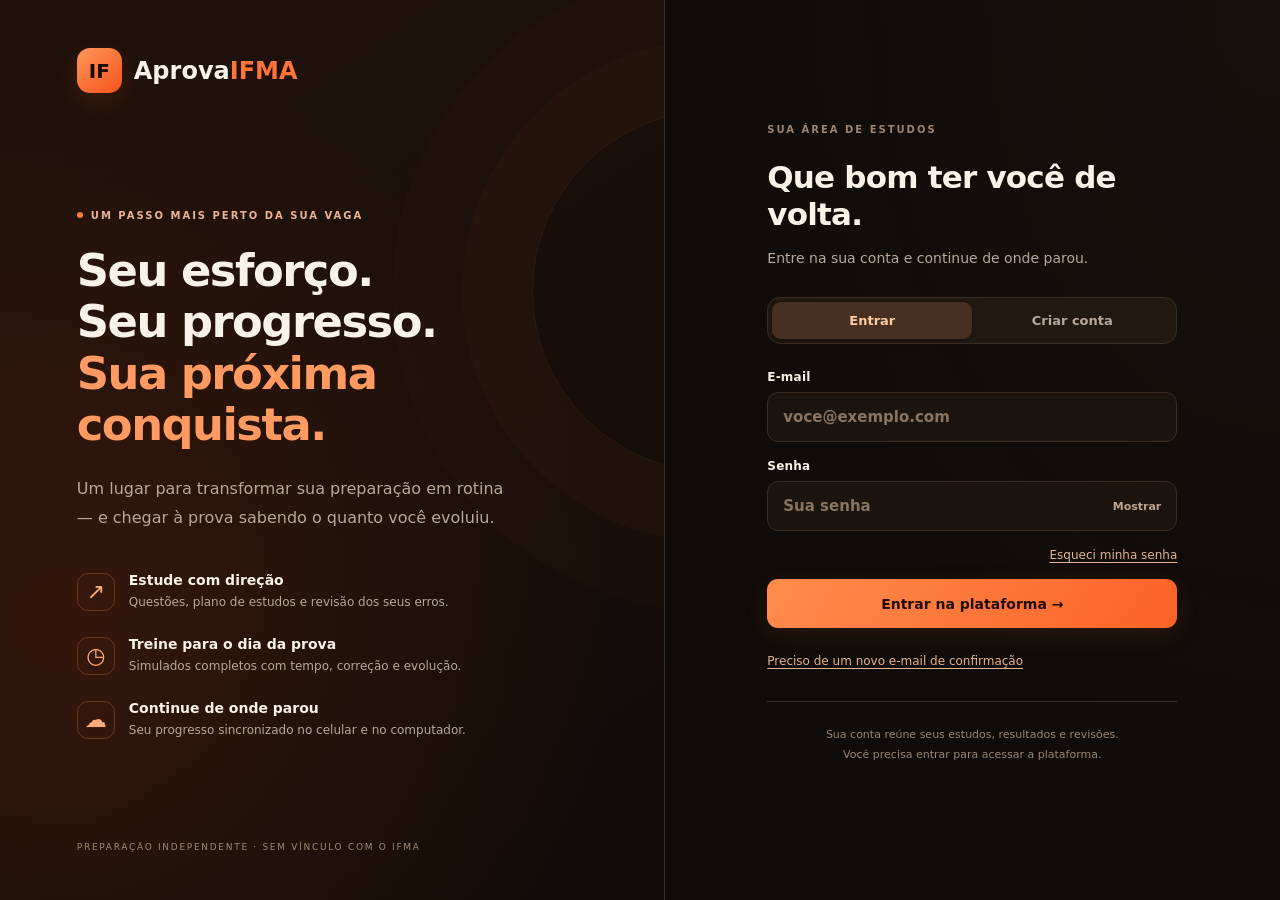
==== commit 6d09f349: "fix: abre orientações do simulado selecionado Impede que uma tentativa concluída substitua as orient" ====
--- a/index.html
+++ b/index.html
@@ -293,4 +293,4 @@
 </head><body><div id="auth-loading" role="status"><strong>AprovaIFMA</strong><p id="auth-loading-status">Preparando sua entrada…</p><button id="auth-loading-retry" hidden>Tentar novamente</button></div><noscript>Ative o JavaScript para entrar na plataforma.</noscript>
 <div id="app"><aside class="side" id="sd"><button class="tg" id="tg" title="Ocultar/mostrar menu">‹</button><div class="brand"><span class="logo">🎓</span><span class="lb">IFMA <b>Prep</b></span></div><nav id="nv"></nav><div class="foot lb" id="ft"></div></aside><div id="bdp"></div><main id="main"></main></div><nav id="bn" aria-label="Navegação principal"></nav><div id="lbx" role="dialog" aria-label="Página da prova"><div class="bar2"><button id="lbz" title="Aproximar/afastar">🔍</button><button id="lbc" title="Fechar">✕</button></div><div class="sc"><img id="lbi" alt=""></div></div>
 <link rel="stylesheet" href="simulados.css?v=20261104-4"><link rel="stylesheet" href="admin.css?v=20261107-1"><link rel="stylesheet" href="dia-prova.css?v=20261110-1">
-<script src="auth-gate.js?v=20261115-4"></script></body></html>+<script src="auth-gate.js?v=20261115-5"></script></body></html>
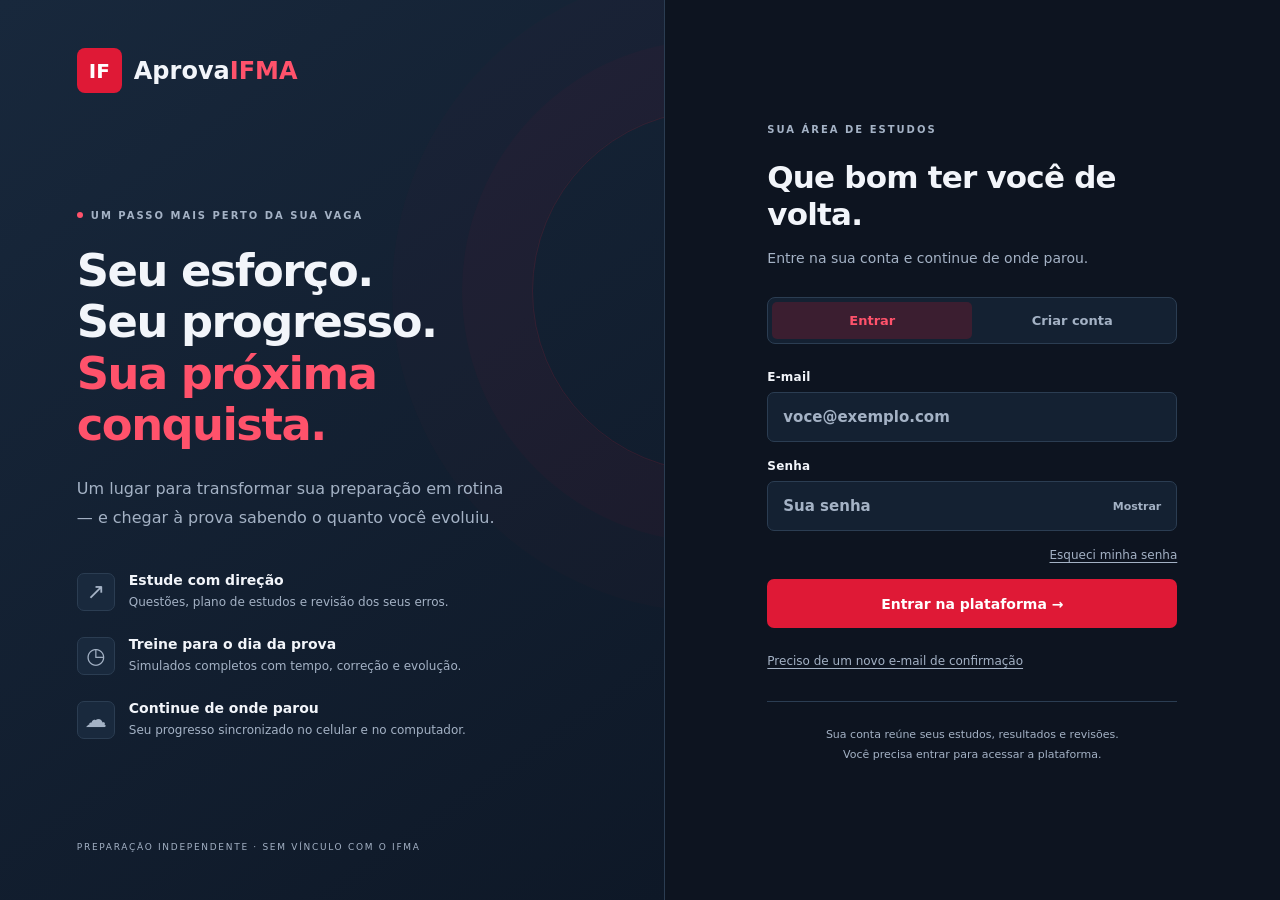
==== commit 1a5b420d: "feat: renova visual e amplia recursos de estudo Aplica tema escuro azul e vermelho, reorganiza o men" ====
--- a/index.html
+++ b/index.html
@@ -1,9 +1,8 @@
-<!DOCTYPE html><html lang="pt-BR" data-auth="checking"><head><meta name="referrer" content="no-referrer"><script src="auth-config.js?v=20261104-4"></script><script src="auth-session.js?v=20261104-4"></script><meta charset="utf-8"><meta name="viewport" content="width=device-width, initial-scale=1, viewport-fit=cover"><title>AprovaIFMA</title><meta name="theme-color" content="#070605"><meta name="mobile-web-app-capable" content="yes"><meta name="apple-mobile-web-app-capable" content="yes"><meta name="apple-mobile-web-app-title" content="IFMA Prep"><meta name="apple-mobile-web-app-status-bar-style" content="black-translucent"><meta name="description" content="Banco de questões e plano de estudos para a prova do IFMA"><link rel="manifest" href="manifest.webmanifest"><link rel="apple-touch-icon" href="icons/apple-touch-icon.png"><link rel="icon" type="image/svg+xml" href="data:image/svg+xml,<svg xmlns='http://www.w3.org/2000/svg' viewBox='0 0 64 64'><defs><linearGradient id='g' x1='0' y1='0' x2='1' y2='1'><stop offset='0' stop-color='%23ff7a3c'/><stop offset='1' stop-color='%23e8430f'/></linearGradient></defs><rect width='64' height='64' rx='16' fill='url(%23g)'/><text x='32' y='44' font-family='Arial,sans-serif' font-weight='900' font-size='32' text-anchor='middle' fill='white'>IF</text></svg>">
+<!DOCTYPE html><html lang="pt-BR" data-theme="dark" data-auth="checking"><head><meta name="referrer" content="no-referrer"><script src="auth-config.js?v=20261104-4"></script><script src="auth-session.js?v=20261104-4"></script><meta charset="utf-8"><meta name="viewport" content="width=device-width, initial-scale=1, viewport-fit=cover"><title>AprovaIFMA</title><meta name="theme-color" content="#0d1420"><meta name="mobile-web-app-capable" content="yes"><meta name="apple-mobile-web-app-capable" content="yes"><meta name="apple-mobile-web-app-title" content="IFMA Prep"><meta name="apple-mobile-web-app-status-bar-style" content="black-translucent"><meta name="description" content="Banco de questões e plano de estudos para a prova do IFMA"><link rel="manifest" href="manifest.webmanifest"><link rel="apple-touch-icon" href="icons/apple-touch-icon.png"><link rel="icon" type="image/svg+xml" href="data:image/svg+xml,<svg xmlns='http://www.w3.org/2000/svg' viewBox='0 0 64 64'><defs><linearGradient id='g' x1='0' y1='0' x2='1' y2='1'><stop offset='0' stop-color='%23ed2746'/><stop offset='1' stop-color='%23c91735'/></linearGradient></defs><rect width='64' height='64' rx='16' fill='url(%23g)'/><text x='32' y='44' font-family='Arial,sans-serif' font-weight='900' font-size='32' text-anchor='middle' fill='white'>IF</text></svg>">
 <style>
-html[data-auth="checking"] #app,html[data-auth="checking"] #bn,html[data-auth="checking"] #thm,html[data-auth="checking"] #fcs{visibility:hidden}#auth-loading{position:fixed;inset:0;z-index:500;background:#100c09;color:#f9f2e9;display:grid;place-content:center;text-align:center;padding:24px;font:16px system-ui}#auth-loading strong{font-size:25px;color:#ff8b4d}#auth-loading button{padding:12px;margin:16px auto;background:#ff7438;border:0;border-radius:12px;color:#210c03;font:inherit;cursor:pointer}
+html[data-auth="checking"] #app,html[data-auth="checking"] #bn,html[data-auth="checking"] #fcs{visibility:hidden}#auth-loading{position:fixed;inset:0;z-index:500;background:#100c09;color:#f9f2e9;display:grid;place-content:center;text-align:center;padding:24px;font:16px system-ui}#auth-loading strong{font-size:25px;color:#ff8b4d}#auth-loading button{padding:12px;margin:16px auto;background:#ff7438;border:0;border-radius:12px;color:#210c03;font:inherit;cursor:pointer}
 
 :root{--bg:#070605;--pn:#0f0c0b;--p2:#181311;--br:#2b1f18;--g:#ff6a2b;--g2:#e8430f;--ok:#2ee27a;--tx:#f6ede7;--mu:#9b8a7f;--er:#ff4d4d;--r:16px;color-scheme:dark;box-sizing:border-box;padding-top:env(safe-area-inset-top,0px);padding-bottom:env(safe-area-inset-bottom,0px)}
-@media (prefers-color-scheme:dark){:root:not([data-theme="light"]){color-scheme:dark}}
 :root[data-theme="dark"]{color-scheme:dark}
 html{scroll-padding-top:env(safe-area-inset-top,0px)}html,body{height:100%;margin:0}*,*:before,*:after{box-sizing:inherit}
 body{background:var(--bg);color:var(--tx);font:15px/1.5 system-ui,-apple-system,"Segoe UI",Roboto,sans-serif}
@@ -75,8 +74,23 @@
 .hgr{color:var(--g);font-size:12px;font-weight:800;letter-spacing:1px;text-transform:uppercase}
 .htt{font-size:clamp(20px,4.5vw,30px);margin:4px 0;line-height:1.15}
 .hn{color:var(--g);cursor:pointer;text-shadow:0 0 18px #ff6a2b77}
-.hfr{margin:2px 0 0;color:var(--mu);font-weight:600;cursor:pointer}
-.hfr:hover{color:var(--tx)}
+.hhd>div:last-child{min-width:0}
+.quote-feature{position:relative;margin:6px 0 20px;padding:20px 24px;border:1px solid var(--g);border-left:5px solid var(--g);border-radius:18px;background:color-mix(in srgb,var(--g) 10%,var(--pn));box-shadow:0 8px 28px #ff6a2b14}
+.quote-top{display:flex;align-items:center;justify-content:space-between;gap:12px;flex-wrap:wrap;margin-bottom:14px}
+.quote-label{color:var(--g);font-size:12px;font-weight:800;letter-spacing:1px;text-transform:uppercase}
+.quote-next{font-size:12px;padding:7px 12px}
+.hfr{margin:0;color:var(--tx);font-size:clamp(22px,3vw,34px);font-weight:800;line-height:1.35;letter-spacing:-.4px;overflow-wrap:break-word}
+.hfr::before,.mq::before{content:'“';color:var(--g)}
+.hfr::after,.mq::after{content:'”';color:var(--g)}
+.mot-hero{border-left:5px solid var(--g)}
+.mot-hero .row{position:relative}
+.quote-wall h3{margin-bottom:18px}
+.quote-grid{display:grid;grid-template-columns:repeat(2,minmax(0,1fr));gap:14px}
+.quote-card{margin:0;padding:20px;border:1px solid var(--br);border-top:3px solid var(--g);border-radius:16px;background:color-mix(in srgb,var(--g) 7%,var(--pn))}
+.quote-card:last-child{grid-column:1/-1}
+.quote-number{color:var(--g);font-size:12px;font-weight:800;letter-spacing:2px}
+.quote-card p{margin:10px 0 0;font-size:clamp(18px,2vw,23px);font-weight:750;line-height:1.45;overflow-wrap:break-word}
+@media(max-width:600px){.quote-feature{padding:16px}.quote-grid{grid-template-columns:1fr}.quote-card{padding:16px}}
 
 .alt{position:relative}
 .pen{margin-left:auto;flex:none;font-style:normal;font-size:15px;line-height:1;padding:7px 9px;border-radius:10px;color:var(--mu);opacity:.35;cursor:pointer;transition:.15s;user-select:none}
@@ -101,25 +115,25 @@
 .pld{font-size:38px;color:var(--g);text-shadow:0 0 18px #ff6a2b66}
 .mbar{height:8px;border-radius:99px;background:var(--p2);overflow:hidden;margin:8px 0}.mbar i{display:block;height:100%;background:linear-gradient(90deg,var(--g2),var(--g))}
 .wk{border:1px solid var(--br);border-radius:14px;padding:10px 14px;margin:8px 0;background:#120e0c}.wk summary{cursor:pointer}.fase{color:var(--g);font-weight:700}.chip.dn{border-color:var(--g);color:var(--g)}.chip.dn::before{content:'✓ '}.chip.tx{opacity:.7;cursor:default;border-style:dashed}.wk .mu b{color:inherit}
-html[data-theme=light] .tag.P{color:#0369a1}
-html[data-theme=light] .tag.M{color:#b45309}
-html[data-theme=light] .ic2{margin-left:auto;background:none;border:0;color:#b45309;font-size:22px;cursor:pointer}
-
-html[data-theme=dark]{color-scheme:dark}html[data-theme=light]{color-scheme:light}
-html[data-theme=light]{--bg:#f7f1ec;--pn:#fff;--p2:#f1e7df;--br:#e3d3c7;--tx:#2b1d14;--mu:#7b6a5d;--ok:#16a34a;--er:#dc2626}
-html[data-theme=light] body{background:radial-gradient(900px 500px at 70% -10%,#ffe3d3 0%,transparent 60%),var(--bg)}
-html[data-theme=light] .side{background:#fff}
-html[data-theme=light] .qc,html[data-theme=light] .card2,html[data-theme=light] .card,html[data-theme=light] .lst{background:#fff;box-shadow:0 8px 24px #7a4a2a14}
-html[data-theme=light] .hero{background:linear-gradient(120deg,#ffd9c4,#fff1e8 60%,#fff);border-color:#f1b38f;box-shadow:0 0 30px #ff6a2b18}
-html[data-theme=light] .alt{background:#fbf6f2}html[data-theme=light] .alt:hover{background:#f6ece5}
-html[data-theme=light] .alt.ok{background:#dcf5e5}html[data-theme=light] .alt.bad{background:#fde2e2}
-html[data-theme=light] .card.est{background:linear-gradient(120deg,#ffe6d8,#fff);border-color:#f1b38f}
-html[data-theme=light] .cmd,html[data-theme=light] .wk{background:#fbf6f2}
-html[data-theme=light] .cin{background:#fff}
-html[data-theme=light] .ni .ic{background:#f1e7df}
-html[data-theme=light] .pld,html[data-theme=light] .hn{text-shadow:none}
-html[data-theme=light] ::-webkit-scrollbar-thumb{background:#e3d3c7}
-#thm{position:fixed;top:12px;right:14px;z-index:60;width:38px;height:38px;border-radius:50%;border:1px solid var(--br);background:var(--pn);color:var(--tx);font-size:17px;cursor:pointer;opacity:.85;box-shadow:0 4px 14px #0004}#thm:hover{opacity:1;border-color:var(--g)}
+
+
+
+
+html[data-theme=dark]{color-scheme:dark}
+
+
+
+
+
+
+
+
+
+
+
+
+
+
 .vl{margin:12px 0}.vl summary{cursor:pointer}.vl code{background:var(--p2);padding:2px 6px;border-radius:6px;font-size:12px}.vl .row{margin-top:10px;align-items:center}
 
 .mkl{display:flex;flex-direction:column;gap:6px;margin:10px 0}.mk{text-align:left;padding:9px 12px;border-radius:12px;border:1px solid var(--br);background:var(--p2);color:var(--tx);cursor:pointer;font:inherit}.mk b{color:var(--g);margin-right:10px}.mk.on,.mk:hover{border-color:var(--g)}
@@ -129,7 +143,7 @@
 .chk{display:inline-flex;align-items:center;gap:6px;padding:0 6px;color:var(--mu);font-weight:600;cursor:pointer;user-select:none}.chk input{accent-color:var(--g);width:16px;height:16px}
 .rlg{display:grid;grid-template-columns:repeat(auto-fit,minmax(130px,1fr));gap:10px;margin:12px 0}.rlg>div{background:var(--p2);border-radius:14px;padding:12px}.rlg small{display:block;color:var(--mu)}.rlg b{display:block;font-size:24px;color:var(--g)}
 .bk{margin:12px 0}.bk .row{align-items:center;margin-top:8px}
-#fcs{position:fixed;top:12px;right:60px;z-index:60;width:38px;height:38px;border-radius:50%;border:1px solid var(--br);background:var(--pn);color:var(--tx);font-size:16px;cursor:pointer;opacity:.85;box-shadow:0 4px 14px #0004}#fcs:hover{opacity:1;border-color:var(--g)}
+#fcs{position:fixed;top:12px;right:14px;z-index:60;width:38px;height:38px;border-radius:50%;border:1px solid var(--br);background:var(--pn);color:var(--tx);font-size:16px;cursor:pointer;opacity:.85;box-shadow:0 4px 14px #0004}#fcs:hover{opacity:1;border-color:var(--g)}
 html[data-foco=on] .side{display:none}html[data-foco=on] #bd{max-width:860px;margin:0 auto}html[data-foco=on] main{padding-top:58px}
 html[data-foco=on] .hero,html[data-foco=on] #plw,html[data-foco=on] #estw,html[data-foco=on] #rlw,html[data-foco=on] #cdw,html[data-foco=on] #lmw{display:none}
 
@@ -155,12 +169,12 @@
  .btn,.chip{min-height:44px}
  main{padding:12px 12px calc(84px + env(safe-area-inset-bottom,0px));padding-top:calc(12px + env(safe-area-inset-top,0px));-webkit-overflow-scrolling:touch}
  h1{font-size:21px}
- #thm,#fcs{top:calc(8px + env(safe-area-inset-top,0px));width:44px;height:44px}
- #thm{right:10px}#fcs{right:60px}
+ #fcs{top:calc(8px + env(safe-area-inset-top,0px));width:44px;height:44px}
+ #fcs{right:10px}
  .tg{display:none}
  .li .mk{padding:0;border:0;background:none;width:18px;min-height:0;text-align:center;flex:none}
- #thm,#fcs{position:absolute}
- .top{position:sticky;top:calc(-12px - env(safe-area-inset-top,0px));z-index:9;background:var(--bg);margin:-12px -12px 12px;padding:calc(12px + env(safe-area-inset-top,0px)) 108px 8px 12px;border-bottom:1px solid var(--br)}
+ #fcs{position:absolute}
+ .top{position:sticky;top:calc(-12px - env(safe-area-inset-top,0px));z-index:9;background:var(--bg);margin:-12px -12px 12px;padding:calc(12px + env(safe-area-inset-top,0px)) 62px 8px 12px;border-bottom:1px solid var(--br)}
  .simh{top:44px}
  .simh .grid{order:3;flex:1 1 100%;flex-wrap:nowrap;overflow-x:auto;padding-bottom:4px}.gq{flex:none}
  .side{width:min(82vw,300px)!important;padding-top:calc(16px + env(safe-area-inset-top,0px))}
@@ -238,8 +252,15 @@
 .hin{display:block;margin-top:8px;font-size:12px;line-height:1.4}
 .sbl{background:none;border:0;color:var(--mu);font:inherit;font-size:13px;cursor:pointer;margin-top:10px;padding:4px;text-decoration:underline}
 
+/* ===== questões autorais ===== */
+.author-intro{margin-bottom:16px}.author-intro h2{margin-top:0}.author-intro p{max-width:85ch}.author-intro details{margin-top:12px}.author-intro summary{cursor:pointer;color:var(--g);font-weight:700}
+.author-level{font-weight:700;white-space:nowrap;border:1px solid var(--br)}
+.author-level[data-level="Fácil"]{color:var(--ok)}.author-level[data-level="Média"]{color:var(--g)}.author-level[data-level="Difícil"]{color:var(--er)}
+.author-solution{padding:16px;margin:12px 0;border-left:4px solid var(--g);border-radius:12px;background:var(--p2);line-height:1.6}.author-solution p{margin:8px 0 0}
+.author-table-wrap{overflow-x:auto;margin:16px 0}.author-table{width:100%;max-width:640px;border-collapse:collapse;background:var(--p2)}.author-table caption{text-align:left;font-weight:700;margin-bottom:8px}.author-table th,.author-table td{padding:10px 14px;border:1px solid var(--br);text-align:left}.author-table thead{color:var(--g)}
+.li .author-level{display:inline-block;padding:1px 6px;font-size:11px;margin-top:3px}
 /* ===== motivação ===== */
-.mq{font-size:21px;line-height:1.4;font-weight:700;margin:6px 0 14px}.mq small{display:block;font-size:13px;font-weight:400;margin-top:6px}
+.mq{position:relative;color:var(--tx);font-size:clamp(24px,3.5vw,38px);line-height:1.35;font-weight:800;letter-spacing:-.4px;margin:16px 0 24px;overflow-wrap:break-word}.mq small{display:block;font-size:13px;font-weight:400;margin-top:6px}
 .mt{width:100%;min-height:92px;resize:vertical;background:var(--p2);color:var(--tx);border:1px solid var(--br);border-radius:12px;padding:10px 12px;font:inherit}.mt:focus{outline:0;border-color:var(--g)}
 .mg{display:grid;grid-template-columns:repeat(auto-fill,minmax(130px,1fr));gap:10px}
 .mb{background:var(--p2);border:1px solid var(--br);border-radius:14px;padding:12px 8px;text-align:center;opacity:.45;filter:grayscale(1)}.mb.on{opacity:1;filter:none;border-color:var(--g)}.mb span{display:block;font-size:28px}.mb b{display:block;font-size:13px}.mb small{font-size:11px}
@@ -288,9 +309,9 @@
 .nvx{max-width:480px;width:100%}.nvs{max-height:60vh;overflow:auto;margin:6px 0 12px;padding-right:4px}
 .nvr h4{margin:6px 0 10px;font-size:15px}.nvi{display:flex;gap:12px;padding:8px 0;border-bottom:1px dashed var(--br);font-size:14px;line-height:1.4}.nvi:last-child{border-bottom:0}.nvi>span{font-size:22px;flex:none;width:28px;text-align:center}
 </style><script>addEventListener('DOMContentLoaded',()=>{const r=document.documentElement,b=document.createElement('button'),set=on=>{r.dataset.foco=on?'on':'off';b.textContent=on?'✖':'🎯';b.title=on?'Sair do modo foco (Esc)':'Modo foco: esconde o menu e distrações'};b.id='fcs';b.onclick=()=>set(r.dataset.foco!=='on');addEventListener('keydown',e=>{if(e.key==='Escape'&&r.dataset.foco==='on')set(false)});document.body.appendChild(b);set(false)})</script>
-<script>try{document.documentElement.dataset.theme=localStorage.getItem('ifma_tema')||'dark'}catch(e){document.documentElement.dataset.theme='dark'}
-addEventListener('DOMContentLoaded',()=>{const b=document.createElement('button'),r=document.documentElement,set=t=>{r.dataset.theme=t;b.textContent=t==='light'?'🌙':'☀️';b.title=t==='light'?'Mudar para tema escuro':'Mudar para tema claro';try{localStorage.setItem('ifma_tema',t)}catch(e){}};b.id='thm';b.onclick=()=>set(r.dataset.theme==='light'?'dark':'light');document.body.appendChild(b);set(r.dataset.theme)})</script>
+<script>try{localStorage.removeItem('ifma_tema')}catch(e){}</script>
 </head><body><div id="auth-loading" role="status"><strong>AprovaIFMA</strong><p id="auth-loading-status">Preparando sua entrada…</p><button id="auth-loading-retry" hidden>Tentar novamente</button></div><noscript>Ative o JavaScript para entrar na plataforma.</noscript>
 <div id="app"><aside class="side" id="sd"><button class="tg" id="tg" title="Ocultar/mostrar menu">‹</button><div class="brand"><span class="logo">🎓</span><span class="lb">IFMA <b>Prep</b></span></div><nav id="nv"></nav><div class="foot lb" id="ft"></div></aside><div id="bdp"></div><main id="main"></main></div><nav id="bn" aria-label="Navegação principal"></nav><div id="lbx" role="dialog" aria-label="Página da prova"><div class="bar2"><button id="lbz" title="Aproximar/afastar">🔍</button><button id="lbc" title="Fechar">✕</button></div><div class="sc"><img id="lbi" alt=""></div></div>
 <link rel="stylesheet" href="simulados.css?v=20261104-4"><link rel="stylesheet" href="admin.css?v=20261107-1"><link rel="stylesheet" href="dia-prova.css?v=20261110-1">
-<script src="auth-gate.js?v=20261115-5"></script></body></html>+<link rel="stylesheet" href="theme.css?v=20261120-4">
+<script src="auth-gate.js?v=20261120-5"></script></body></html>
--- a/theme.css
+++ b/theme.css
@@ -0,0 +1,180 @@
+/* Tema visual: azul-escuro, vermelho e cartões de questões com borda lateral. */
+:root,
+html[data-theme=dark] {
+  color-scheme:dark;
+  --bg:#0d1420;
+  --pn:#142132;
+  --p2:#19293d;
+  --br:#2b3d52;
+  --g:#ff526b;
+  --g2:#c91735;
+  --ok:#43d58b;
+  --tx:#f2f5fa;
+  --mu:#a4b2c5;
+  --er:#ff6b7f;
+  --r:10px;
+  --action:#df1936;
+  --action-hover:#c81430;
+  --accent-bg:#3b1e30;
+  --accent-line:#843247;
+  --success-bg:#0c332b;
+  --error-bg:#3b1c2b;
+  --panel:var(--pn);
+  --text:var(--tx);
+  --muted:var(--mu);
+  --line:var(--br);
+  --orange:var(--g);
+  --green:var(--ok);
+  --red:var(--er);
+}
+body{ background:var(--bg);color:var(--tx); }
+.side{ background:var(--pn);border-color:var(--br); }
+.logo,.hlogo,.tg { background:var(--action);color:#fff;box-shadow:none;border-radius:8px; }
+.hlogo { border:1px solid var(--accent-line);background:var(--accent-bg); }
+.brand b,.hn,.hgr,.quote-label,.quote-number,.tp,.cnt { color:var(--g);text-shadow:none; }
+.ni { border-radius:7px; }
+.ni .ic{ background:transparent;border-radius:6px; }
+.ni.on { background:var(--accent-bg);color:var(--tx);box-shadow:inset 3px 0 var(--action); }
+.ni.on .ic { background:transparent; }
+.ni:hover { background:var(--p2); }
+.qc,.card2,.card,.lst,.hero {
+  background:var(--pn);
+  border-color:var(--br);
+  border-radius:10px;
+  box-shadow:0 5px 16px #00000012;
+}
+.hero{ border-left:4px solid var(--action); }
+.hero::before { display:none; }
+.card b,.pld { color:var(--g);text-shadow:none; }
+.card.est{ background:var(--pn);border-color:var(--br); }
+.card.est:hover { border-color:var(--g); }
+.quote-feature { background:var(--p2);border:1px solid var(--br);border-left:4px solid var(--action);border-radius:8px;box-shadow:none; }
+.quote-card { background:var(--p2);border-color:var(--br);border-top-color:var(--action);border-radius:8px; }
+.quote-next { background:var(--pn); }
+.btn,.btn.p,.chip,select,input,.cin,.mt { border-radius:7px; }
+.btn { background:var(--p2);border-color:var(--br);font-weight:600;box-shadow:none; }
+.btn:hover { background:color-mix(in srgb,var(--p2) 90%,var(--g));border-color:var(--g); }
+.btn.p { background:var(--action);border:1px solid var(--action);color:#fff;box-shadow:none; }
+.btn.p:hover { background:var(--action-hover);border-color:var(--action-hover);box-shadow:none; }
+.btn.hot,.chip.on,.chip:hover { background:var(--accent-bg);color:var(--g);border-color:var(--accent-line); }
+.btn:focus-visible,.alt:focus-visible,.chip:focus-visible,.ni:focus-visible,select:focus-visible,input:focus-visible,textarea:focus-visible {
+  outline:2px solid var(--g);outline-offset:3px;
+}
+select,input,.cin,.mt{ background:var(--p2);border-color:var(--br); }
+input[type=checkbox] { accent-color:var(--action); }
+.fbar { padding:14px;background:var(--pn);border:1px solid var(--br);border-radius:8px; }
+.li { border-radius:7px; }
+.li.on { background:var(--accent-bg);outline:1px solid var(--accent-line); }
+.li:hover { background:var(--p2); }
+.qc{ border-left:4px solid var(--action); }
+.qh { padding-bottom:12px;border-bottom:1px solid var(--br); }
+.qh>.tag:not(.sx),.tag.P,.tag.M {
+  background:var(--accent-bg);border:1px solid var(--accent-line);color:var(--g);font-weight:700;
+}
+.qh>.tag.author-level { background:var(--p2);border-color:var(--br); }
+.author-level[data-level="Fácil"],.qh>.author-level[data-level="Fácil"] { color:var(--ok); }
+.author-level[data-level="Média"],.qh>.author-level[data-level="Média"] { color:var(--g); }
+.author-level[data-level="Difícil"],.qh>.author-level[data-level="Difícil"] { color:var(--er); }
+.ic2{ color:var(--mu); }
+.tp { margin-top:14px;font-size:13px; }
+.en { line-height:1.65; }
+.alt{
+  background:var(--pn);border:1px solid var(--br);border-radius:7px;box-shadow:none;padding:12px 14px;
+}
+.alt:hover{ background:var(--p2);border-color:var(--g); }
+.alt b { background:var(--p2);border:1px solid var(--br);border-radius:5px;color:var(--tx);width:30px;height:30px;font-size:13px; }
+.alt.sel { background:var(--accent-bg);border-color:var(--g);box-shadow:inset 3px 0 var(--action); }
+.alt.sel b { background:var(--action);border-color:var(--action);color:#fff; }
+.alt.ok{ background:var(--success-bg);border-color:var(--ok);box-shadow:inset 3px 0 var(--ok); }
+.alt.ok b { background:var(--ok);border-color:var(--ok);color:var(--bg); }
+.alt.bad{ background:var(--error-bg);border-color:var(--er);box-shadow:inset 3px 0 var(--er); }
+.alt.bad b { background:var(--action);border-color:var(--action);color:#fff; }
+.alt.cut span { text-decoration-color:var(--g); }
+.pen:hover { background:var(--accent-bg); }
+.acts { padding-top:14px;border-top:1px solid var(--br); }
+.okt,.ert { padding:12px 14px;border-radius:7px;line-height:1.5; }
+.okt { background:var(--success-bg);border:1px solid var(--ok);color:var(--ok); }
+.ert { background:var(--error-bg);border:1px solid var(--er);color:var(--er); }
+.author-solution,.lrn { background:var(--p2);border-color:var(--br);border-radius:7px; }
+.author-solution { border-left-color:var(--action); }
+.author-table { background:var(--p2); }
+.cmd,.wk { background:var(--p2);border-color:var(--br);border-radius:8px; }
+.gq { border-radius:6px; }
+.gq.a,.sx-choices .sel { background:var(--action);color:#fff;border-color:var(--action);box-shadow:none; }
+.sx-timer { background:var(--pn);border-color:var(--br);border-left:3px solid var(--action);border-radius:8px;box-shadow:none; }
+.sx-question { border-color:var(--br); }
+.trk i,.mbar i,.mrb i { background:var(--action); }
+#ring { stroke:var(--action);filter:none; }
+#fcs { border-radius:7px;background:var(--pn);border-color:var(--br);box-shadow:none; }
+#bn { background:var(--pn);box-shadow:none; }
+#bn button { border-radius:7px; }
+#bn button.on { background:var(--accent-bg);color:var(--g); }
+.cfm { background:var(--action);color:#fff;box-shadow:0 6px 18px #0003; }
+.nvb { background:var(--pn);border-color:var(--accent-line);border-radius:10px;box-shadow:0 10px 30px #0004; }
+#auth-loading { background:var(--bg);color:var(--tx); }
+#auth-loading strong { color:var(--g); }
+#auth-loading button { background:var(--action);color:#fff;border-radius:7px; }
+::-webkit-scrollbar-thumb{ background:var(--br); }
+/* Entrada com a mesma linguagem visual. */
+.auth-story { background:linear-gradient(145deg,#18283c,#0e1827);border-color:var(--br); }
+.auth-story::after { border-color:#df193629;box-shadow:0 0 0 70px #df193609,0 0 0 140px #df193604; }
+.brand-mark { background:var(--action);color:#fff;border-radius:8px;box-shadow:none; }
+.eyebrow,.access-label,.feature-icon,.text-button,.show-pass { color:var(--mu); }
+.auth-story h1 em { color:var(--g); }
+.feature-icon { background:var(--p2);border-color:var(--br);border-radius:7px; }
+.auth-panel { background:var(--bg); }
+.tabs { background:var(--pn);border-color:var(--br);border-radius:8px; }
+.tab { border-radius:5px; }
+.tab[aria-selected=true] { background:var(--accent-bg);color:var(--g);box-shadow:none; }
+.field input { background:var(--pn);border-color:var(--br);border-radius:7px; }
+.field input::placeholder { color:var(--mu); }
+.field input:focus { border-color:var(--g);box-shadow:0 0 0 3px #df193620; }
+.submit { background:var(--action);color:#fff;border-radius:7px;box-shadow:none; }
+.secondary { background:var(--p2);color:var(--tx);border-color:var(--br);border-radius:7px; }
+.message { background:var(--pn);color:var(--mu);border-radius:7px; }
+.message.error { background:var(--error-bg);color:var(--er);border-color:var(--er); }
+.message.success { background:var(--success-bg);color:var(--ok);border-color:var(--ok); }
+.panel-foot,.auth-story footer { color:var(--mu); }
+@media(max-width:760px) {
+  .qc,.card2,.hero,.card,.lst { border-radius:8px; }
+  .qc { padding:16px 12px;border-left-width:3px; }
+  .fbar { padding:12px; }
+  .alt { padding:11px 10px; }
+  .qh { gap:6px; }
+  .qh>.tag { padding:3px 9px; }
+  #bn button.on { background:var(--accent-bg);color:var(--g); }
+}
+
+/* Contagem regressiva junto aos indicadores do início. */
+.home-countdown{border-color:var(--accent-line);border-top:3px solid var(--action)}
+.home-countdown b{display:block;margin:3px 0;font-variant-numeric:tabular-nums}
+.home-countdown>span{font-size:12px}
+
+/* Recursos de estudo: o tema existente permanece o mesmo. */
+.q-panel-toggle,.q-panel-close{display:none}
+.q-list{min-width:0}.q-list>.lst{max-height:calc(100vh - 210px)}
+.origin-performance{margin:18px 0}.origin-performance h3{margin-bottom:12px}
+.origin-grid{display:grid;grid-template-columns:repeat(2,minmax(0,1fr));gap:12px}
+.origin-card h4{font-size:15px;margin:0 0 9px}.origin-card>b{font-size:30px}.origin-card p{margin:6px 0;font-size:14px}.origin-note{font-size:12px;margin:10px 0}
+.evolution-chart{margin:18px 0 24px;padding:12px 10px;background:var(--p2);border:1px solid var(--br);border-radius:8px}
+.evolution-chart svg{width:100%;max-height:260px;display:block}.evolution-chart text{font:11px system-ui;fill:var(--mu)}
+.evolution-grid{stroke:var(--br);stroke-width:1}.evolution-line{fill:none;stroke:var(--g);stroke-width:2.5}.evolution-dot{fill:var(--g);stroke:var(--pn);stroke-width:2}
+.evolution-chart figcaption{font-size:12px;color:var(--mu);margin:8px 4px}.evolution-topics th[scope=row]{font-size:13px;font-weight:600;color:var(--tx)}
+.report-dialog{width:min(520px,calc(100vw - 24px));max-height:85dvh;overflow:auto;background:var(--pn);color:var(--tx);border:1px solid var(--br);border-top:3px solid var(--action);border-radius:10px;padding:24px}
+.report-dialog::backdrop{background:#050911c9}.report-dialog h2{font-size:22px}.report-dialog form>label,.report-inbox-item label,.report-filter{display:grid;gap:7px;font-size:13px;margin:14px 0;color:var(--mu)}
+.report-dialog select,.report-dialog textarea{width:100%;max-width:none;box-sizing:border-box;background:var(--p2);color:var(--tx);border:1px solid var(--br);border-radius:7px;padding:10px;font:inherit}
+.report-dialog textarea{resize:vertical;min-height:110px}.report-dialog small{font-size:12px}.report-dialog [role=status]{font-size:13px;line-height:1.5}.report-question{font-size:13px}
+.report-history{margin-top:18px}.report-history summary{cursor:pointer;font-weight:700}.report-history p,.report-description{white-space:pre-wrap;overflow-wrap:anywhere}
+.report-inbox-item{padding:18px 0;border-top:1px solid var(--br)}.report-inbox-item h3{font-size:17px}.report-inbox-item select{max-width:220px}
+@media(max-width:760px){
+ .q-panel-toggle{display:flex;align-items:center;justify-content:space-between;gap:10px;width:100%;padding:12px;background:var(--pn);border:1px solid var(--br);border-radius:7px;color:var(--tx);font:inherit;font-size:14px;text-align:left;cursor:pointer;min-height:46px}
+ .q-panel-toggle::after{content:'▾';color:var(--g)}.is-open>.q-panel-toggle::after{content:'▴'}
+ .q-filters{margin:0 0 8px}.q-filters:not(.is-open)>.fbar,.q-list:not(.is-open)>.lst{display:none}
+ .q-filters>.fbar{margin-top:8px}.q-list>.lst{max-height:30vh;margin-top:8px}
+ .q-panel-close{display:block;grid-column:1/-1}.q-list{margin:0}.two:has(>.q-list){gap:8px}
+ .author-intro{padding:10px 12px;margin-bottom:8px}.author-intro>h2,.author-intro>p{display:none}.author-intro details{margin:0}
+ .origin-grid{grid-template-columns:1fr}.origin-card>b{font-size:28px}
+ .report-dialog{padding:18px}.report-dialog textarea,.report-dialog select{font-size:16px}
+ #qc{scroll-margin-top:76px}.evolution-summary{grid-template-columns:1fr 1fr}.evolution-summary>.card:last-child{grid-column:1/-1}
+ .acts #report-question{grid-column:1/-1}
+}
